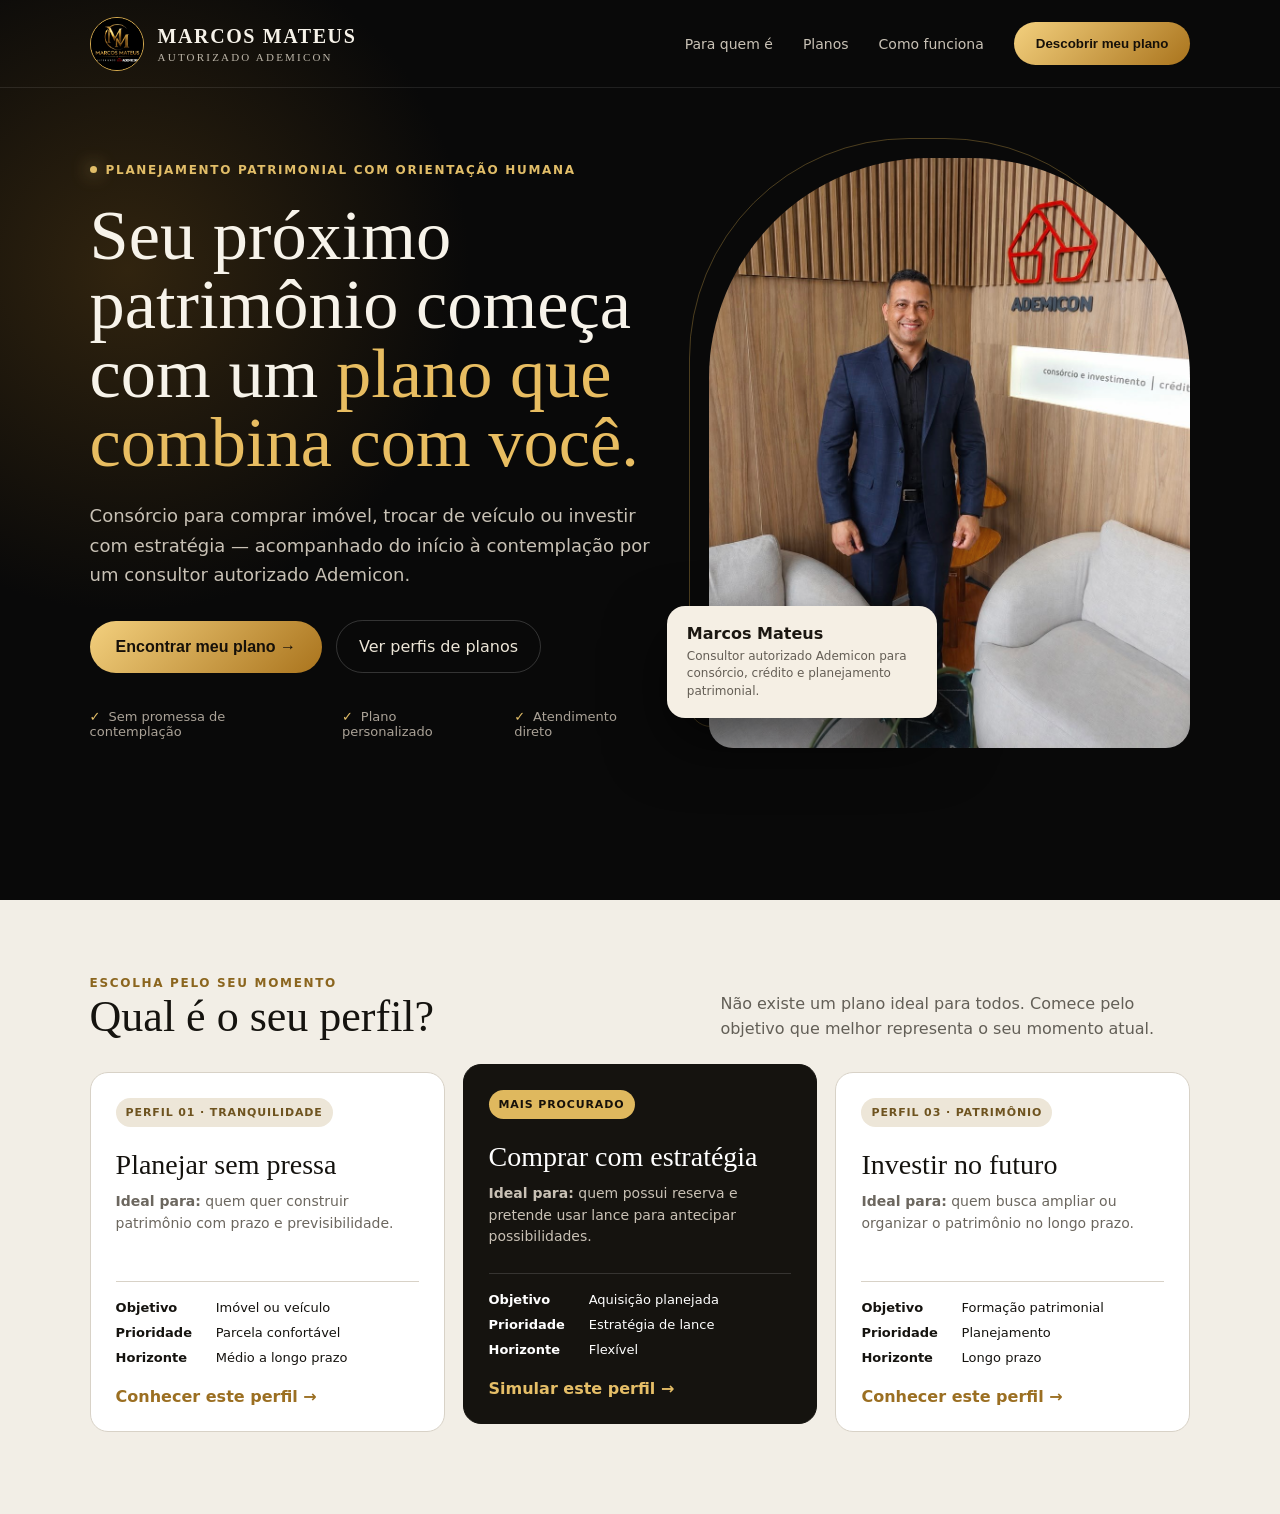
==== alternativas/consultor/index.html @ 8f7ee63a "feat: add approved consórcio landing prototype" ====
<!doctype html>
<html lang="pt-BR"><head><meta charset="utf-8"><meta name="viewport" content="width=device-width,initial-scale=1"><title>Marcos Mateus — Consórcio planejado</title><style>
*{box-sizing:border-box;margin:0;padding:0}body{font-family:Inter,ui-sans-serif,system-ui,-apple-system,Segoe UI,sans-serif;background:#090909;color:#f7f3ea}.shell{min-height:100vh;position:relative;overflow:hidden;background:radial-gradient(circle at 10% 30%,#31240f 0,transparent 26%),#090909}.nav{height:88px;display:flex;align-items:center;justify-content:space-between;padding:0 7vw;border-bottom:1px solid #ffffff18;position:relative;z-index:3}.brand{display:flex;align-items:center;gap:14px}.brand img{width:54px;height:54px;object-fit:cover;border-radius:50%;border:1px solid #d9ad50}.brand strong{font-family:Georgia,serif;font-size:20px;letter-spacing:.08em}.brand small{display:block;color:#bdb6a9;font:11px ui-sans-serif;letter-spacing:.2em;margin-top:3px}.navlinks{display:flex;gap:30px;align-items:center;color:#c9c2b6;font-size:14px}.navlinks a{color:inherit;text-decoration:none}.navcta,.primary{background:linear-gradient(135deg,#f3d07e,#aa741d);color:#161009;border:0;border-radius:999px;font-weight:800;padding:14px 22px}.hero{display:grid;grid-template-columns:1.08fr .92fr;min-height:650px;padding:70px 7vw 56px;gap:54px;position:relative}.eyebrow{display:inline-flex;gap:9px;align-items:center;color:#e1bd68;font-size:12px;font-weight:800;letter-spacing:.14em;text-transform:uppercase}.dot{width:7px;height:7px;border-radius:50%;background:#e1bd68;box-shadow:0 0 18px #e1bd68}.copy h1{font:500 clamp(48px,5.5vw,82px)/.98 Georgia,serif;max-width:760px;margin:24px 0}.copy h1 em{font-style:normal;color:#e8bd61}.copy>p{color:#c8c1b5;font-size:18px;line-height:1.65;max-width:640px}.actions{display:flex;gap:14px;margin-top:30px;align-items:center}.primary{font-size:16px;padding:17px 26px}.ghost{padding:16px 22px;color:#ece5d7;border:1px solid #ffffff2d;border-radius:999px;text-decoration:none}.trust{display:flex;gap:27px;margin-top:36px;color:#aaa297;font-size:13px}.trust span:before{content:'✓';color:#e1bd68;margin-right:8px}.portrait{position:relative;align-self:end}.portrait:before{content:'';position:absolute;inset:-20px 25px 25px -20px;border:1px solid #d3a94c55;border-radius:220px 220px 22px 22px}.portrait img{width:100%;height:590px;object-fit:cover;object-position:center 14%;border-radius:220px 220px 24px 24px;filter:saturate(.88);position:relative}.badge{position:absolute;left:-42px;bottom:34px;background:#f5efe4;color:#1b1711;border-radius:18px;padding:18px 20px;box-shadow:0 25px 60px #0009;width:270px}.badge b{font-size:16px}.badge p{font-size:12px;color:#645e55;line-height:1.45;margin-top:5px}.plans{background:#f2eee6;color:#15130f;padding:72px 7vw 82px}.plans-head{display:flex;justify-content:space-between;align-items:end;margin-bottom:30px}.plans h2{font:44px Georgia,serif}.plans-head p{max-width:470px;color:#635f57;line-height:1.55}.cards{display:grid;grid-template-columns:repeat(3,1fr);gap:18px}.card{background:#fff;border:1px solid #d8d2c7;border-radius:18px;padding:25px;position:relative}.card.featured{background:#15130f;color:#fff;border-color:#15130f;transform:translateY(-8px)}.tag{display:inline-block;background:#ede6d8;color:#6e531f;border-radius:999px;padding:8px 10px;font-size:11px;font-weight:800;text-transform:uppercase;letter-spacing:.08em}.featured .tag{background:#dfb85e;color:#17110a}.card h3{font:28px Georgia,serif;margin:22px 0 10px}.for{font-size:14px;line-height:1.55;color:#6c675f;min-height:66px}.featured .for{color:#c9c1b5}.meta{margin-top:24px;border-top:1px solid #d8d2c7;padding-top:18px;display:grid;gap:10px;font-size:13px}.featured .meta{border-color:#ffffff24}.meta b{display:inline-block;width:96px}.link{margin-top:22px;font-weight:800;color:#9b6f22}.featured .link{color:#e5be67}@media(max-width:850px){.navlinks{display:none}.hero{grid-template-columns:1fr;padding-top:45px}.portrait{display:none}.copy h1{font-size:53px}.cards{grid-template-columns:1fr}.plans-head{display:block}.plans-head p{margin-top:12px}.trust{flex-wrap:wrap}}
</style></head><body><main class="shell"><nav class="nav"><div class="brand"><img src="../../assets/marca-marcos-mateus.jpg"><div><strong>MARCOS MATEUS</strong><small>AUTORIZADO ADEMICON</small></div></div><div class="navlinks"><a href="#planos">Para quem é</a><a href="#planos">Planos</a><a href="#planos">Como funciona</a><button class="navcta" onclick="document.getElementById('planos').scrollIntoView({behavior:'smooth'})">Descobrir meu plano</button></div></nav><section class="hero"><div class="copy"><div class="eyebrow"><i class="dot"></i> Planejamento patrimonial com orientação humana</div><h1>Seu próximo patrimônio começa com um <em>plano que combina com você.</em></h1><p>Consórcio para comprar imóvel, trocar de veículo ou investir com estratégia — acompanhado do início à contemplação por um consultor autorizado Ademicon.</p><div class="actions"><button class="primary" onclick="document.getElementById('planos').scrollIntoView({behavior:'smooth'})">Encontrar meu plano →</button><a class="ghost" href="#planos">Ver perfis de planos</a></div><div class="trust"><span>Sem promessa de contemplação</span><span>Plano personalizado</span><span>Atendimento direto</span></div></div><div class="portrait"><img src="../../assets/marcos-mateus.jpg" alt="Marcos Mateus, consultor autorizado Ademicon"><div class="badge"><b>Marcos Mateus</b><p>Consultor autorizado Ademicon para consórcio, crédito e planejamento patrimonial.</p></div></div></section></main><section class="plans" id="planos"><div class="plans-head"><div><div class="eyebrow" style="color:#8b651e">Escolha pelo seu momento</div><h2>Qual é o seu perfil?</h2></div><p>Não existe um plano ideal para todos. Comece pelo objetivo que melhor representa o seu momento atual.</p></div><div class="cards"><article class="card"><span class="tag">Perfil 01 · Tranquilidade</span><h3>Planejar sem pressa</h3><p class="for"><b>Ideal para:</b> quem quer construir patrimônio com prazo e previsibilidade.</p><div class="meta"><span><b>Objetivo</b> Imóvel ou veículo</span><span><b>Prioridade</b> Parcela confortável</span><span><b>Horizonte</b> Médio a longo prazo</span></div><div class="link">Conhecer este perfil →</div></article><article class="card featured"><span class="tag">Mais procurado</span><h3>Comprar com estratégia</h3><p class="for"><b>Ideal para:</b> quem possui reserva e pretende usar lance para antecipar possibilidades.</p><div class="meta"><span><b>Objetivo</b> Aquisição planejada</span><span><b>Prioridade</b> Estratégia de lance</span><span><b>Horizonte</b> Flexível</span></div><div class="link">Simular este perfil →</div></article><article class="card"><span class="tag">Perfil 03 · Patrimônio</span><h3>Investir no futuro</h3><p class="for"><b>Ideal para:</b> quem busca ampliar ou organizar o patrimônio no longo prazo.</p><div class="meta"><span><b>Objetivo</b> Formação patrimonial</span><span><b>Prioridade</b> Planejamento</span><span><b>Horizonte</b> Longo prazo</span></div><div class="link">Conhecer este perfil →</div></article></div></section></body></html>
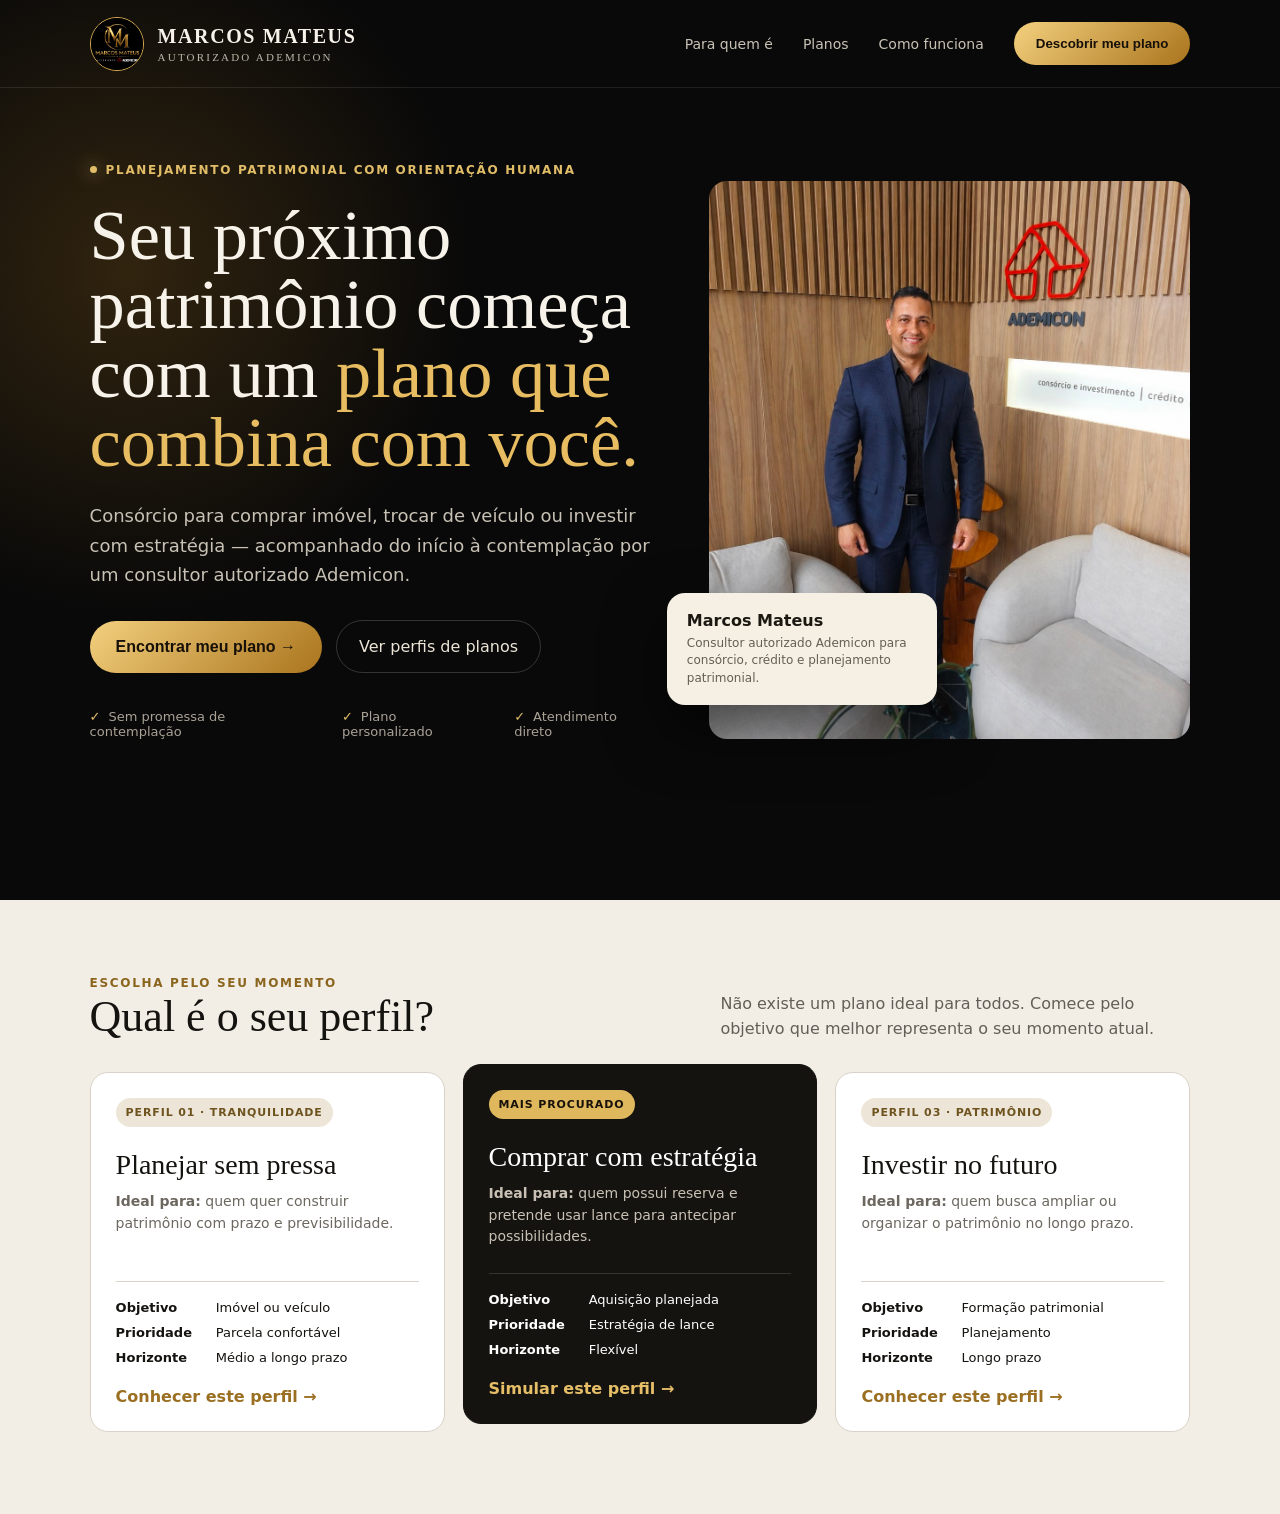
==== commit cdc1ec7b: "fix: preserve original consultant photograph" ====
--- a/alternativas/consultor/index.html
+++ b/alternativas/consultor/index.html
@@ -1,4 +1,4 @@
 <!doctype html>
 <html lang="pt-BR"><head><meta charset="utf-8"><meta name="viewport" content="width=device-width,initial-scale=1"><title>Marcos Mateus — Consórcio planejado</title><style>
-*{box-sizing:border-box;margin:0;padding:0}body{font-family:Inter,ui-sans-serif,system-ui,-apple-system,Segoe UI,sans-serif;background:#090909;color:#f7f3ea}.shell{min-height:100vh;position:relative;overflow:hidden;background:radial-gradient(circle at 10% 30%,#31240f 0,transparent 26%),#090909}.nav{height:88px;display:flex;align-items:center;justify-content:space-between;padding:0 7vw;border-bottom:1px solid #ffffff18;position:relative;z-index:3}.brand{display:flex;align-items:center;gap:14px}.brand img{width:54px;height:54px;object-fit:cover;border-radius:50%;border:1px solid #d9ad50}.brand strong{font-family:Georgia,serif;font-size:20px;letter-spacing:.08em}.brand small{display:block;color:#bdb6a9;font:11px ui-sans-serif;letter-spacing:.2em;margin-top:3px}.navlinks{display:flex;gap:30px;align-items:center;color:#c9c2b6;font-size:14px}.navlinks a{color:inherit;text-decoration:none}.navcta,.primary{background:linear-gradient(135deg,#f3d07e,#aa741d);color:#161009;border:0;border-radius:999px;font-weight:800;padding:14px 22px}.hero{display:grid;grid-template-columns:1.08fr .92fr;min-height:650px;padding:70px 7vw 56px;gap:54px;position:relative}.eyebrow{display:inline-flex;gap:9px;align-items:center;color:#e1bd68;font-size:12px;font-weight:800;letter-spacing:.14em;text-transform:uppercase}.dot{width:7px;height:7px;border-radius:50%;background:#e1bd68;box-shadow:0 0 18px #e1bd68}.copy h1{font:500 clamp(48px,5.5vw,82px)/.98 Georgia,serif;max-width:760px;margin:24px 0}.copy h1 em{font-style:normal;color:#e8bd61}.copy>p{color:#c8c1b5;font-size:18px;line-height:1.65;max-width:640px}.actions{display:flex;gap:14px;margin-top:30px;align-items:center}.primary{font-size:16px;padding:17px 26px}.ghost{padding:16px 22px;color:#ece5d7;border:1px solid #ffffff2d;border-radius:999px;text-decoration:none}.trust{display:flex;gap:27px;margin-top:36px;color:#aaa297;font-size:13px}.trust span:before{content:'✓';color:#e1bd68;margin-right:8px}.portrait{position:relative;align-self:end}.portrait:before{content:'';position:absolute;inset:-20px 25px 25px -20px;border:1px solid #d3a94c55;border-radius:220px 220px 22px 22px}.portrait img{width:100%;height:590px;object-fit:cover;object-position:center 14%;border-radius:220px 220px 24px 24px;filter:saturate(.88);position:relative}.badge{position:absolute;left:-42px;bottom:34px;background:#f5efe4;color:#1b1711;border-radius:18px;padding:18px 20px;box-shadow:0 25px 60px #0009;width:270px}.badge b{font-size:16px}.badge p{font-size:12px;color:#645e55;line-height:1.45;margin-top:5px}.plans{background:#f2eee6;color:#15130f;padding:72px 7vw 82px}.plans-head{display:flex;justify-content:space-between;align-items:end;margin-bottom:30px}.plans h2{font:44px Georgia,serif}.plans-head p{max-width:470px;color:#635f57;line-height:1.55}.cards{display:grid;grid-template-columns:repeat(3,1fr);gap:18px}.card{background:#fff;border:1px solid #d8d2c7;border-radius:18px;padding:25px;position:relative}.card.featured{background:#15130f;color:#fff;border-color:#15130f;transform:translateY(-8px)}.tag{display:inline-block;background:#ede6d8;color:#6e531f;border-radius:999px;padding:8px 10px;font-size:11px;font-weight:800;text-transform:uppercase;letter-spacing:.08em}.featured .tag{background:#dfb85e;color:#17110a}.card h3{font:28px Georgia,serif;margin:22px 0 10px}.for{font-size:14px;line-height:1.55;color:#6c675f;min-height:66px}.featured .for{color:#c9c1b5}.meta{margin-top:24px;border-top:1px solid #d8d2c7;padding-top:18px;display:grid;gap:10px;font-size:13px}.featured .meta{border-color:#ffffff24}.meta b{display:inline-block;width:96px}.link{margin-top:22px;font-weight:800;color:#9b6f22}.featured .link{color:#e5be67}@media(max-width:850px){.navlinks{display:none}.hero{grid-template-columns:1fr;padding-top:45px}.portrait{display:none}.copy h1{font-size:53px}.cards{grid-template-columns:1fr}.plans-head{display:block}.plans-head p{margin-top:12px}.trust{flex-wrap:wrap}}
+*{box-sizing:border-box;margin:0;padding:0}body{font-family:Inter,ui-sans-serif,system-ui,-apple-system,Segoe UI,sans-serif;background:#090909;color:#f7f3ea}.shell{min-height:100vh;position:relative;overflow:hidden;background:radial-gradient(circle at 10% 30%,#31240f 0,transparent 26%),#090909}.nav{height:88px;display:flex;align-items:center;justify-content:space-between;padding:0 7vw;border-bottom:1px solid #ffffff18;position:relative;z-index:3}.brand{display:flex;align-items:center;gap:14px}.brand img{width:54px;height:54px;object-fit:cover;border-radius:50%;border:1px solid #d9ad50}.brand strong{font-family:Georgia,serif;font-size:20px;letter-spacing:.08em}.brand small{display:block;color:#bdb6a9;font:11px ui-sans-serif;letter-spacing:.2em;margin-top:3px}.navlinks{display:flex;gap:30px;align-items:center;color:#c9c2b6;font-size:14px}.navlinks a{color:inherit;text-decoration:none}.navcta,.primary{background:linear-gradient(135deg,#f3d07e,#aa741d);color:#161009;border:0;border-radius:999px;font-weight:800;padding:14px 22px}.hero{display:grid;grid-template-columns:1.08fr .92fr;min-height:650px;padding:70px 7vw 56px;gap:54px;position:relative}.eyebrow{display:inline-flex;gap:9px;align-items:center;color:#e1bd68;font-size:12px;font-weight:800;letter-spacing:.14em;text-transform:uppercase}.dot{width:7px;height:7px;border-radius:50%;background:#e1bd68;box-shadow:0 0 18px #e1bd68}.copy h1{font:500 clamp(48px,5.5vw,82px)/.98 Georgia,serif;max-width:760px;margin:24px 0}.copy h1 em{font-style:normal;color:#e8bd61}.copy>p{color:#c8c1b5;font-size:18px;line-height:1.65;max-width:640px}.actions{display:flex;gap:14px;margin-top:30px;align-items:center}.primary{font-size:16px;padding:17px 26px}.ghost{padding:16px 22px;color:#ece5d7;border:1px solid #ffffff2d;border-radius:999px;text-decoration:none}.trust{display:flex;gap:27px;margin-top:36px;color:#aaa297;font-size:13px}.trust span:before{content:'✓';color:#e1bd68;margin-right:8px}.portrait{position:relative;align-self:end}.portrait:before{display:none}.portrait img{width:100%;height:auto;display:block;object-fit:contain;object-position:center;border-radius:18px;filter:none;position:relative}.badge{position:absolute;left:-42px;bottom:34px;background:#f5efe4;color:#1b1711;border-radius:18px;padding:18px 20px;box-shadow:0 25px 60px #0009;width:270px}.badge b{font-size:16px}.badge p{font-size:12px;color:#645e55;line-height:1.45;margin-top:5px}.plans{background:#f2eee6;color:#15130f;padding:72px 7vw 82px}.plans-head{display:flex;justify-content:space-between;align-items:end;margin-bottom:30px}.plans h2{font:44px Georgia,serif}.plans-head p{max-width:470px;color:#635f57;line-height:1.55}.cards{display:grid;grid-template-columns:repeat(3,1fr);gap:18px}.card{background:#fff;border:1px solid #d8d2c7;border-radius:18px;padding:25px;position:relative}.card.featured{background:#15130f;color:#fff;border-color:#15130f;transform:translateY(-8px)}.tag{display:inline-block;background:#ede6d8;color:#6e531f;border-radius:999px;padding:8px 10px;font-size:11px;font-weight:800;text-transform:uppercase;letter-spacing:.08em}.featured .tag{background:#dfb85e;color:#17110a}.card h3{font:28px Georgia,serif;margin:22px 0 10px}.for{font-size:14px;line-height:1.55;color:#6c675f;min-height:66px}.featured .for{color:#c9c1b5}.meta{margin-top:24px;border-top:1px solid #d8d2c7;padding-top:18px;display:grid;gap:10px;font-size:13px}.featured .meta{border-color:#ffffff24}.meta b{display:inline-block;width:96px}.link{margin-top:22px;font-weight:800;color:#9b6f22}.featured .link{color:#e5be67}@media(max-width:850px){.navlinks{display:none}.hero{grid-template-columns:1fr;padding-top:45px}.portrait{display:none}.copy h1{font-size:53px}.cards{grid-template-columns:1fr}.plans-head{display:block}.plans-head p{margin-top:12px}.trust{flex-wrap:wrap}}
 </style></head><body><main class="shell"><nav class="nav"><div class="brand"><img src="../../assets/marca-marcos-mateus.jpg"><div><strong>MARCOS MATEUS</strong><small>AUTORIZADO ADEMICON</small></div></div><div class="navlinks"><a href="#planos">Para quem é</a><a href="#planos">Planos</a><a href="#planos">Como funciona</a><button class="navcta" onclick="document.getElementById('planos').scrollIntoView({behavior:'smooth'})">Descobrir meu plano</button></div></nav><section class="hero"><div class="copy"><div class="eyebrow"><i class="dot"></i> Planejamento patrimonial com orientação humana</div><h1>Seu próximo patrimônio começa com um <em>plano que combina com você.</em></h1><p>Consórcio para comprar imóvel, trocar de veículo ou investir com estratégia — acompanhado do início à contemplação por um consultor autorizado Ademicon.</p><div class="actions"><button class="primary" onclick="document.getElementById('planos').scrollIntoView({behavior:'smooth'})">Encontrar meu plano →</button><a class="ghost" href="#planos">Ver perfis de planos</a></div><div class="trust"><span>Sem promessa de contemplação</span><span>Plano personalizado</span><span>Atendimento direto</span></div></div><div class="portrait"><img src="../../assets/marcos-mateus.jpg" alt="Marcos Mateus, consultor autorizado Ademicon"><div class="badge"><b>Marcos Mateus</b><p>Consultor autorizado Ademicon para consórcio, crédito e planejamento patrimonial.</p></div></div></section></main><section class="plans" id="planos"><div class="plans-head"><div><div class="eyebrow" style="color:#8b651e">Escolha pelo seu momento</div><h2>Qual é o seu perfil?</h2></div><p>Não existe um plano ideal para todos. Comece pelo objetivo que melhor representa o seu momento atual.</p></div><div class="cards"><article class="card"><span class="tag">Perfil 01 · Tranquilidade</span><h3>Planejar sem pressa</h3><p class="for"><b>Ideal para:</b> quem quer construir patrimônio com prazo e previsibilidade.</p><div class="meta"><span><b>Objetivo</b> Imóvel ou veículo</span><span><b>Prioridade</b> Parcela confortável</span><span><b>Horizonte</b> Médio a longo prazo</span></div><div class="link">Conhecer este perfil →</div></article><article class="card featured"><span class="tag">Mais procurado</span><h3>Comprar com estratégia</h3><p class="for"><b>Ideal para:</b> quem possui reserva e pretende usar lance para antecipar possibilidades.</p><div class="meta"><span><b>Objetivo</b> Aquisição planejada</span><span><b>Prioridade</b> Estratégia de lance</span><span><b>Horizonte</b> Flexível</span></div><div class="link">Simular este perfil →</div></article><article class="card"><span class="tag">Perfil 03 · Patrimônio</span><h3>Investir no futuro</h3><p class="for"><b>Ideal para:</b> quem busca ampliar ou organizar o patrimônio no longo prazo.</p><div class="meta"><span><b>Objetivo</b> Formação patrimonial</span><span><b>Prioridade</b> Planejamento</span><span><b>Horizonte</b> Longo prazo</span></div><div class="link">Conhecer este perfil →</div></article></div></section></body></html>
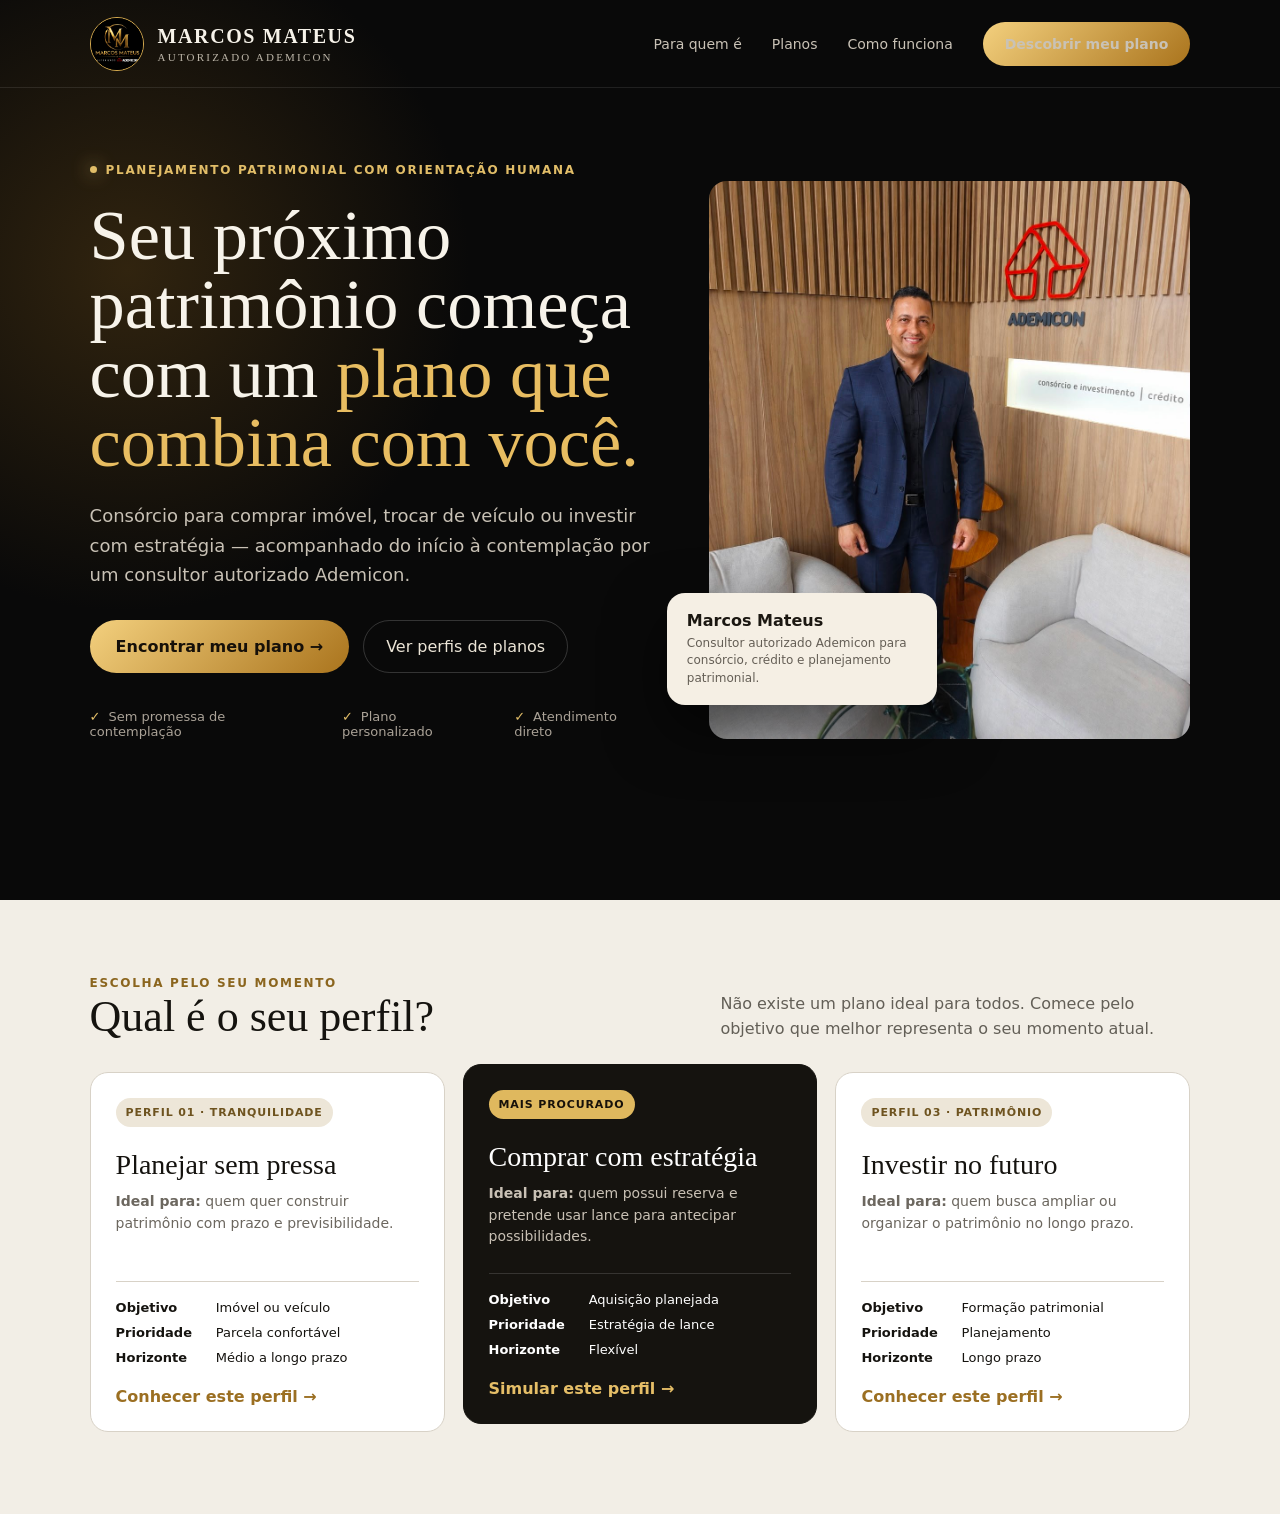
==== commit 259b63d1: "feat: connect landing CTAs to WhatsApp" ====
--- a/alternativas/consultor/index.html
+++ b/alternativas/consultor/index.html
@@ -1,4 +1,4 @@
 <!doctype html>
 <html lang="pt-BR"><head><meta charset="utf-8"><meta name="viewport" content="width=device-width,initial-scale=1"><title>Marcos Mateus — Consórcio planejado</title><style>
-*{box-sizing:border-box;margin:0;padding:0}body{font-family:Inter,ui-sans-serif,system-ui,-apple-system,Segoe UI,sans-serif;background:#090909;color:#f7f3ea}.shell{min-height:100vh;position:relative;overflow:hidden;background:radial-gradient(circle at 10% 30%,#31240f 0,transparent 26%),#090909}.nav{height:88px;display:flex;align-items:center;justify-content:space-between;padding:0 7vw;border-bottom:1px solid #ffffff18;position:relative;z-index:3}.brand{display:flex;align-items:center;gap:14px}.brand img{width:54px;height:54px;object-fit:cover;border-radius:50%;border:1px solid #d9ad50}.brand strong{font-family:Georgia,serif;font-size:20px;letter-spacing:.08em}.brand small{display:block;color:#bdb6a9;font:11px ui-sans-serif;letter-spacing:.2em;margin-top:3px}.navlinks{display:flex;gap:30px;align-items:center;color:#c9c2b6;font-size:14px}.navlinks a{color:inherit;text-decoration:none}.navcta,.primary{background:linear-gradient(135deg,#f3d07e,#aa741d);color:#161009;border:0;border-radius:999px;font-weight:800;padding:14px 22px}.hero{display:grid;grid-template-columns:1.08fr .92fr;min-height:650px;padding:70px 7vw 56px;gap:54px;position:relative}.eyebrow{display:inline-flex;gap:9px;align-items:center;color:#e1bd68;font-size:12px;font-weight:800;letter-spacing:.14em;text-transform:uppercase}.dot{width:7px;height:7px;border-radius:50%;background:#e1bd68;box-shadow:0 0 18px #e1bd68}.copy h1{font:500 clamp(48px,5.5vw,82px)/.98 Georgia,serif;max-width:760px;margin:24px 0}.copy h1 em{font-style:normal;color:#e8bd61}.copy>p{color:#c8c1b5;font-size:18px;line-height:1.65;max-width:640px}.actions{display:flex;gap:14px;margin-top:30px;align-items:center}.primary{font-size:16px;padding:17px 26px}.ghost{padding:16px 22px;color:#ece5d7;border:1px solid #ffffff2d;border-radius:999px;text-decoration:none}.trust{display:flex;gap:27px;margin-top:36px;color:#aaa297;font-size:13px}.trust span:before{content:'✓';color:#e1bd68;margin-right:8px}.portrait{position:relative;align-self:end}.portrait:before{display:none}.portrait img{width:100%;height:auto;display:block;object-fit:contain;object-position:center;border-radius:18px;filter:none;position:relative}.badge{position:absolute;left:-42px;bottom:34px;background:#f5efe4;color:#1b1711;border-radius:18px;padding:18px 20px;box-shadow:0 25px 60px #0009;width:270px}.badge b{font-size:16px}.badge p{font-size:12px;color:#645e55;line-height:1.45;margin-top:5px}.plans{background:#f2eee6;color:#15130f;padding:72px 7vw 82px}.plans-head{display:flex;justify-content:space-between;align-items:end;margin-bottom:30px}.plans h2{font:44px Georgia,serif}.plans-head p{max-width:470px;color:#635f57;line-height:1.55}.cards{display:grid;grid-template-columns:repeat(3,1fr);gap:18px}.card{background:#fff;border:1px solid #d8d2c7;border-radius:18px;padding:25px;position:relative}.card.featured{background:#15130f;color:#fff;border-color:#15130f;transform:translateY(-8px)}.tag{display:inline-block;background:#ede6d8;color:#6e531f;border-radius:999px;padding:8px 10px;font-size:11px;font-weight:800;text-transform:uppercase;letter-spacing:.08em}.featured .tag{background:#dfb85e;color:#17110a}.card h3{font:28px Georgia,serif;margin:22px 0 10px}.for{font-size:14px;line-height:1.55;color:#6c675f;min-height:66px}.featured .for{color:#c9c1b5}.meta{margin-top:24px;border-top:1px solid #d8d2c7;padding-top:18px;display:grid;gap:10px;font-size:13px}.featured .meta{border-color:#ffffff24}.meta b{display:inline-block;width:96px}.link{margin-top:22px;font-weight:800;color:#9b6f22}.featured .link{color:#e5be67}@media(max-width:850px){.navlinks{display:none}.hero{grid-template-columns:1fr;padding-top:45px}.portrait{display:none}.copy h1{font-size:53px}.cards{grid-template-columns:1fr}.plans-head{display:block}.plans-head p{margin-top:12px}.trust{flex-wrap:wrap}}
-</style></head><body><main class="shell"><nav class="nav"><div class="brand"><img src="../../assets/marca-marcos-mateus.jpg"><div><strong>MARCOS MATEUS</strong><small>AUTORIZADO ADEMICON</small></div></div><div class="navlinks"><a href="#planos">Para quem é</a><a href="#planos">Planos</a><a href="#planos">Como funciona</a><button class="navcta" onclick="document.getElementById('planos').scrollIntoView({behavior:'smooth'})">Descobrir meu plano</button></div></nav><section class="hero"><div class="copy"><div class="eyebrow"><i class="dot"></i> Planejamento patrimonial com orientação humana</div><h1>Seu próximo patrimônio começa com um <em>plano que combina com você.</em></h1><p>Consórcio para comprar imóvel, trocar de veículo ou investir com estratégia — acompanhado do início à contemplação por um consultor autorizado Ademicon.</p><div class="actions"><button class="primary" onclick="document.getElementById('planos').scrollIntoView({behavior:'smooth'})">Encontrar meu plano →</button><a class="ghost" href="#planos">Ver perfis de planos</a></div><div class="trust"><span>Sem promessa de contemplação</span><span>Plano personalizado</span><span>Atendimento direto</span></div></div><div class="portrait"><img src="../../assets/marcos-mateus.jpg" alt="Marcos Mateus, consultor autorizado Ademicon"><div class="badge"><b>Marcos Mateus</b><p>Consultor autorizado Ademicon para consórcio, crédito e planejamento patrimonial.</p></div></div></section></main><section class="plans" id="planos"><div class="plans-head"><div><div class="eyebrow" style="color:#8b651e">Escolha pelo seu momento</div><h2>Qual é o seu perfil?</h2></div><p>Não existe um plano ideal para todos. Comece pelo objetivo que melhor representa o seu momento atual.</p></div><div class="cards"><article class="card"><span class="tag">Perfil 01 · Tranquilidade</span><h3>Planejar sem pressa</h3><p class="for"><b>Ideal para:</b> quem quer construir patrimônio com prazo e previsibilidade.</p><div class="meta"><span><b>Objetivo</b> Imóvel ou veículo</span><span><b>Prioridade</b> Parcela confortável</span><span><b>Horizonte</b> Médio a longo prazo</span></div><div class="link">Conhecer este perfil →</div></article><article class="card featured"><span class="tag">Mais procurado</span><h3>Comprar com estratégia</h3><p class="for"><b>Ideal para:</b> quem possui reserva e pretende usar lance para antecipar possibilidades.</p><div class="meta"><span><b>Objetivo</b> Aquisição planejada</span><span><b>Prioridade</b> Estratégia de lance</span><span><b>Horizonte</b> Flexível</span></div><div class="link">Simular este perfil →</div></article><article class="card"><span class="tag">Perfil 03 · Patrimônio</span><h3>Investir no futuro</h3><p class="for"><b>Ideal para:</b> quem busca ampliar ou organizar o patrimônio no longo prazo.</p><div class="meta"><span><b>Objetivo</b> Formação patrimonial</span><span><b>Prioridade</b> Planejamento</span><span><b>Horizonte</b> Longo prazo</span></div><div class="link">Conhecer este perfil →</div></article></div></section></body></html>+*{box-sizing:border-box;margin:0;padding:0}body{font-family:Inter,ui-sans-serif,system-ui,-apple-system,Segoe UI,sans-serif;background:#090909;color:#f7f3ea}.shell{min-height:100vh;position:relative;overflow:hidden;background:radial-gradient(circle at 10% 30%,#31240f 0,transparent 26%),#090909}.nav{height:88px;display:flex;align-items:center;justify-content:space-between;padding:0 7vw;border-bottom:1px solid #ffffff18;position:relative;z-index:3}.brand{display:flex;align-items:center;gap:14px}.brand img{width:54px;height:54px;object-fit:cover;border-radius:50%;border:1px solid #d9ad50}.brand strong{font-family:Georgia,serif;font-size:20px;letter-spacing:.08em}.brand small{display:block;color:#bdb6a9;font:11px ui-sans-serif;letter-spacing:.2em;margin-top:3px}.navlinks{display:flex;gap:30px;align-items:center;color:#c9c2b6;font-size:14px}.navlinks a{color:inherit;text-decoration:none}.navcta,.primary{background:linear-gradient(135deg,#f3d07e,#aa741d);color:#161009;border:0;border-radius:999px;font-weight:800;padding:14px 22px;text-decoration:none;display:inline-flex;align-items:center;justify-content:center;cursor:pointer}.hero{display:grid;grid-template-columns:1.08fr .92fr;min-height:650px;padding:70px 7vw 56px;gap:54px;position:relative}.eyebrow{display:inline-flex;gap:9px;align-items:center;color:#e1bd68;font-size:12px;font-weight:800;letter-spacing:.14em;text-transform:uppercase}.dot{width:7px;height:7px;border-radius:50%;background:#e1bd68;box-shadow:0 0 18px #e1bd68}.copy h1{font:500 clamp(48px,5.5vw,82px)/.98 Georgia,serif;max-width:760px;margin:24px 0}.copy h1 em{font-style:normal;color:#e8bd61}.copy>p{color:#c8c1b5;font-size:18px;line-height:1.65;max-width:640px}.actions{display:flex;gap:14px;margin-top:30px;align-items:center;flex-wrap:wrap}.primary{font-size:16px;padding:17px 26px}.ghost{padding:16px 22px;color:#ece5d7;border:1px solid #ffffff2d;border-radius:999px;text-decoration:none}.trust{display:flex;gap:27px;margin-top:36px;color:#aaa297;font-size:13px}.trust span:before{content:'✓';color:#e1bd68;margin-right:8px}.portrait{position:relative;align-self:end}.portrait:before{display:none}.portrait img{width:100%;height:auto;display:block;object-fit:contain;object-position:center;border-radius:18px;filter:none;position:relative}.badge{position:absolute;left:-42px;bottom:34px;background:#f5efe4;color:#1b1711;border-radius:18px;padding:18px 20px;box-shadow:0 25px 60px #0009;width:270px}.badge b{font-size:16px}.badge p{font-size:12px;color:#645e55;line-height:1.45;margin-top:5px}.plans{background:#f2eee6;color:#15130f;padding:72px 7vw 82px}.plans-head{display:flex;justify-content:space-between;align-items:end;margin-bottom:30px}.plans h2{font:44px Georgia,serif}.plans-head p{max-width:470px;color:#635f57;line-height:1.55}.cards{display:grid;grid-template-columns:repeat(3,1fr);gap:18px}.card{background:#fff;border:1px solid #d8d2c7;border-radius:18px;padding:25px;position:relative}.card.featured{background:#15130f;color:#fff;border-color:#15130f;transform:translateY(-8px)}.tag{display:inline-block;background:#ede6d8;color:#6e531f;border-radius:999px;padding:8px 10px;font-size:11px;font-weight:800;text-transform:uppercase;letter-spacing:.08em}.featured .tag{background:#dfb85e;color:#17110a}.card h3{font:28px Georgia,serif;margin:22px 0 10px}.for{font-size:14px;line-height:1.55;color:#6c675f;min-height:66px}.featured .for{color:#c9c1b5}.meta{margin-top:24px;border-top:1px solid #d8d2c7;padding-top:18px;display:grid;gap:10px;font-size:13px}.featured .meta{border-color:#ffffff24}.meta b{display:inline-block;width:96px}.link{display:inline-block;margin-top:22px;font-weight:800;color:#9b6f22;text-decoration:none}.featured .link{color:#e5be67}@media(max-width:850px){.navlinks{display:none}.hero{grid-template-columns:1fr;padding-top:45px}.portrait{display:none}.copy h1{font-size:53px}.cards{grid-template-columns:1fr}.plans-head{display:block}.plans-head p{margin-top:12px}.trust{flex-wrap:wrap}}
+</style></head><body><main class="shell"><nav class="nav"><div class="brand"><img src="../../assets/marca-marcos-mateus.jpg"><div><strong>MARCOS MATEUS</strong><small>AUTORIZADO ADEMICON</small></div></div><div class="navlinks"><a href="#planos">Para quem é</a><a href="#planos">Planos</a><a href="#planos">Como funciona</a><a class="navcta" href="https://wa.me/5511922247346?text=Ol%C3%A1%2C%20Marcos%21%20Vim%20pelo%20site%20e%20gostaria%20de%20descobrir%20qual%20plano%20combina%20com%20o%20meu%20perfil." target="_blank" rel="noopener noreferrer">Descobrir meu plano</a></div></nav><section class="hero"><div class="copy"><div class="eyebrow"><i class="dot"></i> Planejamento patrimonial com orientação humana</div><h1>Seu próximo patrimônio começa com um <em>plano que combina com você.</em></h1><p>Consórcio para comprar imóvel, trocar de veículo ou investir com estratégia — acompanhado do início à contemplação por um consultor autorizado Ademicon.</p><div class="actions"><a class="primary" href="https://wa.me/5511922247346?text=Ol%C3%A1%2C%20Marcos%21%20Vim%20pelo%20site%20e%20gostaria%20de%20descobrir%20qual%20plano%20combina%20com%20o%20meu%20perfil." target="_blank" rel="noopener noreferrer">Encontrar meu plano →</a><a class="ghost" href="#planos">Ver perfis de planos</a></div><div class="trust"><span>Sem promessa de contemplação</span><span>Plano personalizado</span><span>Atendimento direto</span></div></div><div class="portrait"><img src="../../assets/marcos-mateus.jpg" alt="Marcos Mateus, consultor autorizado Ademicon"><div class="badge"><b>Marcos Mateus</b><p>Consultor autorizado Ademicon para consórcio, crédito e planejamento patrimonial.</p></div></div></section></main><section class="plans" id="planos"><div class="plans-head"><div><div class="eyebrow" style="color:#8b651e">Escolha pelo seu momento</div><h2>Qual é o seu perfil?</h2></div><p>Não existe um plano ideal para todos. Comece pelo objetivo que melhor representa o seu momento atual.</p></div><div class="cards"><article class="card"><span class="tag">Perfil 01 · Tranquilidade</span><h3>Planejar sem pressa</h3><p class="for"><b>Ideal para:</b> quem quer construir patrimônio com prazo e previsibilidade.</p><div class="meta"><span><b>Objetivo</b> Imóvel ou veículo</span><span><b>Prioridade</b> Parcela confortável</span><span><b>Horizonte</b> Médio a longo prazo</span></div><a class="link" href="https://wa.me/5511922247346?text=Ol%C3%A1%2C%20Marcos%21%20Vim%20pelo%20site%20e%20me%20identifiquei%20com%20o%20perfil%20Planejar%20sem%20pressa.%20Gostaria%20de%20saber%20mais." target="_blank" rel="noopener noreferrer">Conhecer este perfil →</a></article><article class="card featured"><span class="tag">Mais procurado</span><h3>Comprar com estratégia</h3><p class="for"><b>Ideal para:</b> quem possui reserva e pretende usar lance para antecipar possibilidades.</p><div class="meta"><span><b>Objetivo</b> Aquisição planejada</span><span><b>Prioridade</b> Estratégia de lance</span><span><b>Horizonte</b> Flexível</span></div><a class="link" href="https://wa.me/5511922247346?text=Ol%C3%A1%2C%20Marcos%21%20Vim%20pelo%20site%20e%20me%20identifiquei%20com%20o%20perfil%20Comprar%20com%20estrat%C3%A9gia.%20Gostaria%20de%20fazer%20uma%20simula%C3%A7%C3%A3o." target="_blank" rel="noopener noreferrer">Simular este perfil →</a></article><article class="card"><span class="tag">Perfil 03 · Patrimônio</span><h3>Investir no futuro</h3><p class="for"><b>Ideal para:</b> quem busca ampliar ou organizar o patrimônio no longo prazo.</p><div class="meta"><span><b>Objetivo</b> Formação patrimonial</span><span><b>Prioridade</b> Planejamento</span><span><b>Horizonte</b> Longo prazo</span></div><a class="link" href="https://wa.me/5511922247346?text=Ol%C3%A1%2C%20Marcos%21%20Vim%20pelo%20site%20e%20me%20identifiquei%20com%20o%20perfil%20Investir%20no%20futuro.%20Gostaria%20de%20saber%20mais." target="_blank" rel="noopener noreferrer">Conhecer este perfil →</a></article></div></section></body></html>
